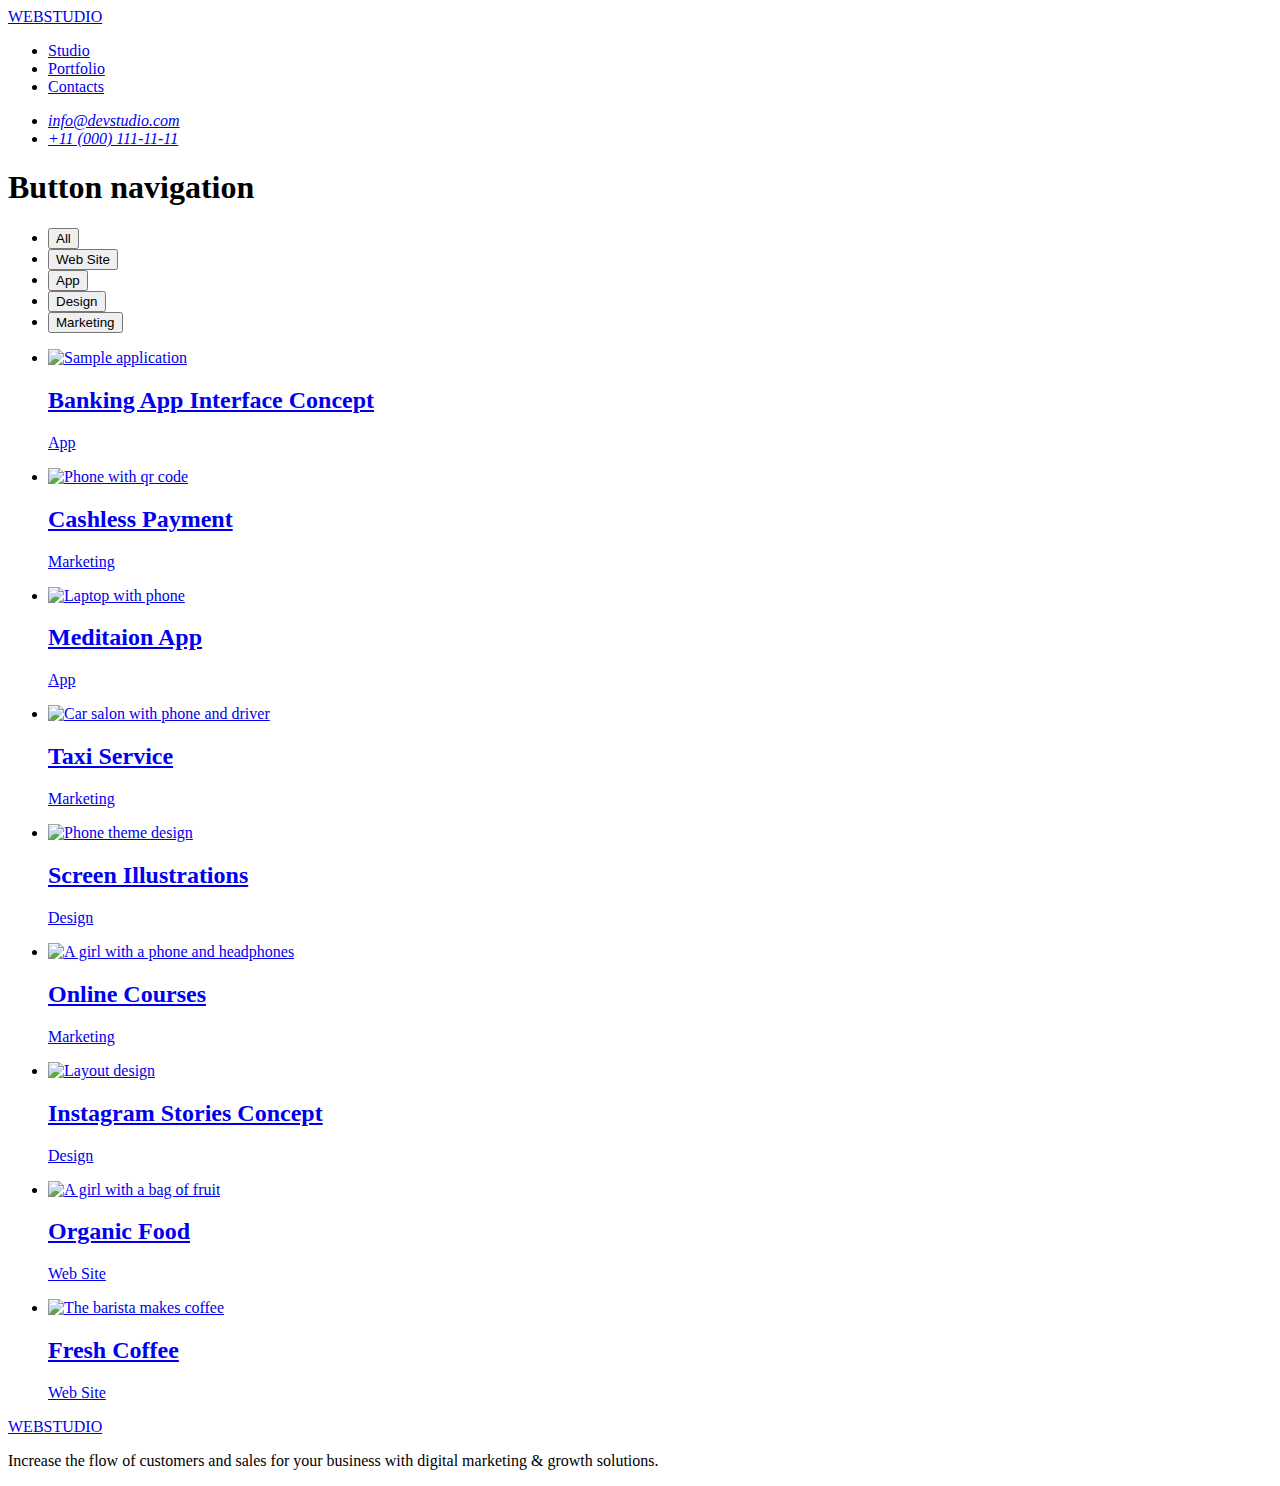
==== portfolio.html @ 10e95a50 "Add files via upload" ====
<!DOCTYPE html>
<html lang="en">
  <head>
    <meta charset="UTF-8" />
    <meta http-equiv="X-UA-Compatible" content="IE=edge" />
    <meta name="viewport" content="width=device-width, initial-scale=1.0" />
    <link rel="preconnect" href="https://fonts.googleapis.com" />
    <link rel="preconnect" href="https://fonts.gstatic.com" crossorigin />
    <link
      href="https://fonts.googleapis.com/css2?family=Raleway:wght@800&family=Roboto:wght@400;500;700;900&display=swap"
      rel="stylesheet"
    />
    <link rel="stylesheet" href="./css/styles.css" />
    <title>Portfolio</title>
  </head>
  <body>
    <!--HEADER-->
    <header class="header">
      <nav class="navigation">
        <a href="./index.html" class="logo link">
          <span class="logo-web">WEB</span>STUDIO</a
        >
        <ul class="menu lists">
          <li class="menu-item">
            <a class="menu-txt link" href="./index.html">Studio</a>
          </li>
          <li class="menu-item">
            <a class="menu-txt link" href="./portfolio.html">Portfolio</a>
          </li>
          <li class="menu-item">
            <a class="menu-txt link" href="/">Contacts</a>
          </li>
        </ul>
      </nav>
      <address>
        <ul class="mail-tel lists">
          <li>
            <a class="link contacts mail" href="mailto:info@devstudio.com"
              >info@devstudio.com</a
            >
          </li>
          <li>
            <a class="link contacts" href="tel:+110001111111"
              >+11 (000) 111-11-11</a
            >
          </li>
        </ul>
      </address>
    </header>
    <!--/HEADER-->
    <!--PORTFOLIO-->
    <main>
      <section class="portfolio">
        <h1 class="visually">Button navigation</h1>
        <ul class="portfolio-navigation lists">
          <li><button type="button" class="portfolio-btn">All</button></li>
          <li><button type="button" class="portfolio-btn">Web Site</button></li>
          <li><button type="button" class="portfolio-btn">App</button></li>
          <li><button type="button" class="portfolio-btn">Design</button></li>
          <li>
            <button type="button" class="portfolio-btn">Marketing</button>
          </li>
        </ul>
        <ul class="portfolio-list lists">
          <li class="">
            <a href="/" class="link">
              <img
                src="./images/img_portfolio_1.jpg"
                alt="Sample application"
              />
              <h2 class="portfolio-title">Banking App Interface Concept</h2>
              <p class="portfolio-txt">App</p>
            </a>
          </li>
          <li>
            <a href="/" class="link">
              <img
                src="./images/img_portfolio_2.jpg"
                alt="Phone with qr code"
              />
              <h2 class="portfolio-title">Cashless Payment</h2>
              <p class="portfolio-txt">Marketing</p>
            </a>
          </li>
          <li>
            <a href="/" class="link">
              <img src="./images/img_portfolio_3.jpg" alt="Laptop with phone" />

              <h2 class="portfolio-title">Meditaion App</h2>
              <p class="portfolio-txt">App</p>
            </a>
          </li>
          <li>
            <a href="/" class="link">
              <img
                src="./images/img_portfolio_4.jpg"
                alt="Car salon with phone and driver"
              />
              <h2 class="portfolio-title">Taxi Service</h2>
              <p class="portfolio-txt">Marketing</p>
            </a>
          </li>
          <li>
            <a href="/" class="link">
              <img
                src="./images/img_portfolio_5.jpg"
                alt="Phone theme design"
              />
              <h2 class="portfolio-title">Screen Illustrations</h2>
              <p class="portfolio-txt">Design</p>
            </a>
          </li>
          <li>
            <a href="/" class="link">
              <img
                src="./images/img_portfolio_6.jpg"
                alt="A girl with a phone and headphones"
              />
              <h2 class="portfolio-title">Online Courses</h2>
              <p class="portfolio-txt">Marketing</p>
            </a>
          </li>
          <li>
            <a href="/" class="link">
              <img src="./images/img_portfolio_7.jpg" alt="Layout design" />
              <h2 class="portfolio-title">Instagram Stories Concept</h2>
              <p class="portfolio-txt">Design</p>
            </a>
          </li>
          <li>
            <a href="/" class="link">
              <img
                src="./images/img_portfolio_8.jpg"
                alt="A girl with a bag of fruit"
              />
              <h2 class="portfolio-title">Organic Food</h2>
              <p class="portfolio-txt">Web Site</p>
            </a>
          </li>
          <li>
            <a href="/" class="link">
              <img
                src="./images/img_portfolio_9.jpg"
                alt="The barista makes coffee"
              />
              <h2 class="portfolio-title">Fresh Coffee</h2>
              <p class="portfolio-txt">Web Site</p>
            </a>
          </li>
        </ul>
      </section>
    </main>
    <!--/PORTFOLIO-->
    <!--FOOTER-->
    <footer class="footer">
      <a href="./index.html" class="footer-logo link"
        ><span class="logo-web">WEB</span>STUDIO</a
      >
      <p class="footer-txt">
        Increase the flow of customers and sales for your business with digital
        marketing & growth solutions.
      </p>
    </footer>
    <!--/FOOTER-->
  </body>
</html>
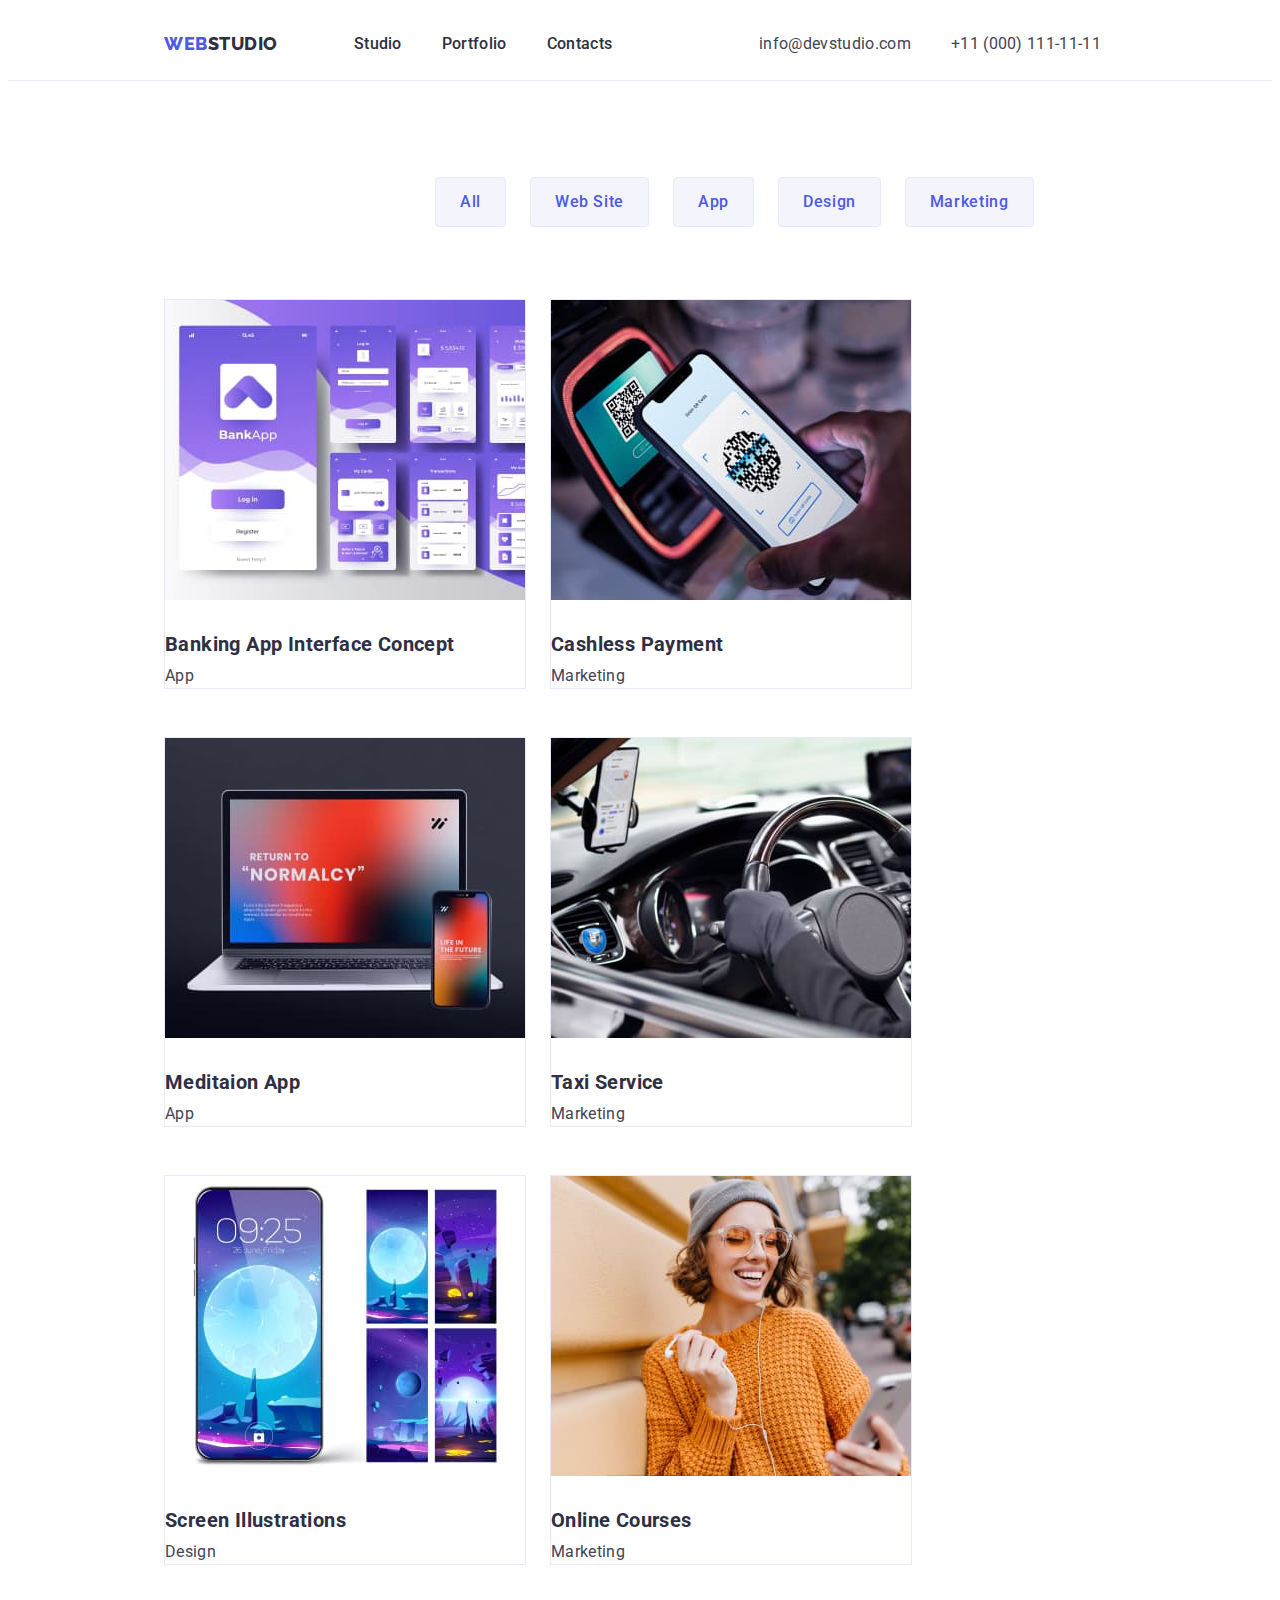
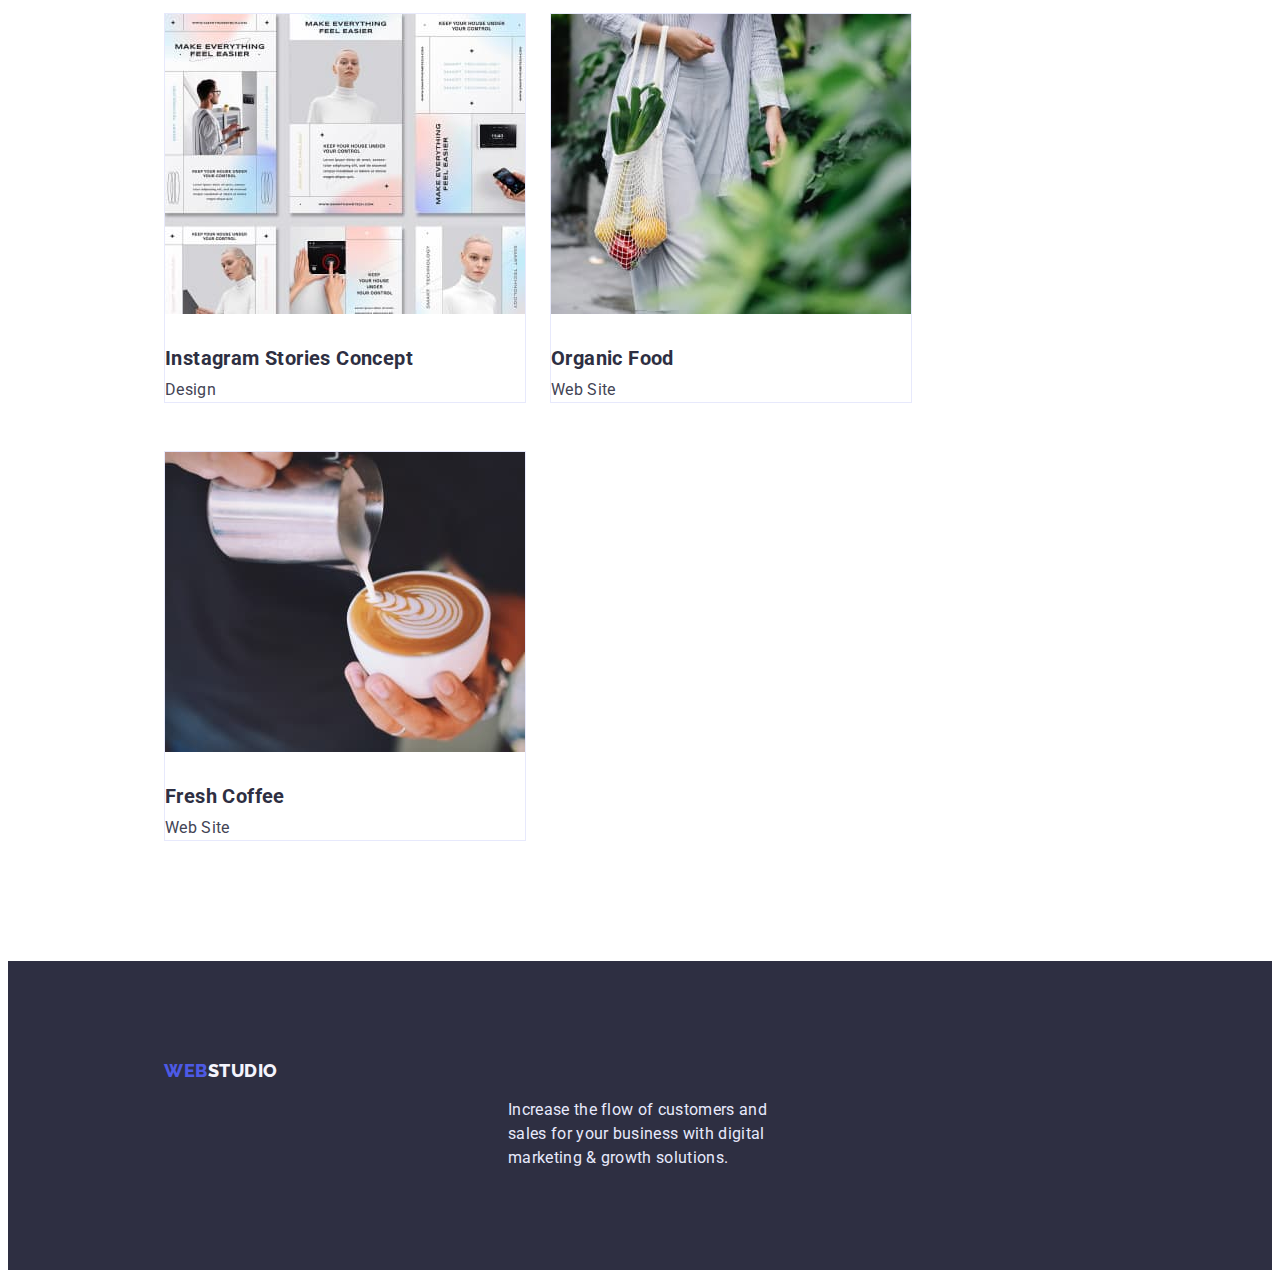
==== commit e7607866: "hw-3" ====
--- a/portfolio.html
+++ b/portfolio.html
@@ -10,156 +10,186 @@
       href="https://fonts.googleapis.com/css2?family=Raleway:wght@800&family=Roboto:wght@400;500;700;900&display=swap"
       rel="stylesheet"
     />
+    <link
+      rel="stylesheet"
+      href="https://cdnjs.cloudflare.com/ajax/libs/modern-normalize/1.1.0/modern-normalize.min.css"
+      integrity="sha512-wpPYUAdjBVSE4KJnH1VR1HeZfpl1ub8YT/NKx4PuQ5NmX2tKuGu6U/JRp5y+Y8XG2tV+wKQpNHVUX03MfMFn9Q=="
+      crossorigin="anonymous"
+      referrerpolicy="no-referrer"
+    />
     <link rel="stylesheet" href="./css/styles.css" />
     <title>Portfolio</title>
   </head>
   <body>
     <!--HEADER-->
     <header class="header">
-      <nav class="navigation">
-        <a href="./index.html" class="logo link">
-          <span class="logo-web">WEB</span>STUDIO</a
-        >
-        <ul class="menu lists">
-          <li class="menu-item">
-            <a class="menu-txt link" href="./index.html">Studio</a>
-          </li>
-          <li class="menu-item">
-            <a class="menu-txt link" href="./portfolio.html">Portfolio</a>
-          </li>
-          <li class="menu-item">
-            <a class="menu-txt link" href="/">Contacts</a>
-          </li>
-        </ul>
-      </nav>
-      <address>
-        <ul class="mail-tel lists">
-          <li>
-            <a class="link contacts mail" href="mailto:info@devstudio.com"
-              >info@devstudio.com</a
-            >
-          </li>
-          <li>
-            <a class="link contacts" href="tel:+110001111111"
-              >+11 (000) 111-11-11</a
-            >
-          </li>
-        </ul>
-      </address>
+      <div class="container header-container">
+        <nav class="navigation">
+          <a href="./index.html" class="logo link">
+            <span class="logo-web">WEB</span>STUDIO</a
+          >
+          <ul class="menu lists">
+            <li class="menu-item">
+              <a class="menu-txt link" href="./index.html">Studio</a>
+            </li>
+            <li class="menu-item">
+              <a class="menu-txt link" href="./portfolio.html">Portfolio</a>
+            </li>
+            <li class="menu-item">
+              <a class="menu-txt link" href="/">Contacts</a>
+            </li>
+          </ul>
+        </nav>
+        <address class="address">
+          <ul class="mail-tel lists">
+            <li>
+              <a class="link contacts mail" href="mailto:info@devstudio.com"
+                >info@devstudio.com</a
+              >
+            </li>
+            <li>
+              <a class="link contacts" href="tel:+110001111111"
+                >+11 (000) 111-11-11</a
+              >
+            </li>
+          </ul>
+        </address>
+      </div>
     </header>
     <!--/HEADER-->
     <!--PORTFOLIO-->
     <main>
       <section class="portfolio">
-        <h1 class="visually">Button navigation</h1>
-        <ul class="portfolio-navigation lists">
-          <li><button type="button" class="portfolio-btn">All</button></li>
-          <li><button type="button" class="portfolio-btn">Web Site</button></li>
-          <li><button type="button" class="portfolio-btn">App</button></li>
-          <li><button type="button" class="portfolio-btn">Design</button></li>
-          <li>
-            <button type="button" class="portfolio-btn">Marketing</button>
-          </li>
-        </ul>
-        <ul class="portfolio-list lists">
-          <li class="">
-            <a href="/" class="link">
-              <img
-                src="./images/img_portfolio_1.jpg"
-                alt="Sample application"
-              />
-              <h2 class="portfolio-title">Banking App Interface Concept</h2>
-              <p class="portfolio-txt">App</p>
-            </a>
-          </li>
-          <li>
-            <a href="/" class="link">
-              <img
-                src="./images/img_portfolio_2.jpg"
-                alt="Phone with qr code"
-              />
-              <h2 class="portfolio-title">Cashless Payment</h2>
-              <p class="portfolio-txt">Marketing</p>
-            </a>
-          </li>
-          <li>
-            <a href="/" class="link">
-              <img src="./images/img_portfolio_3.jpg" alt="Laptop with phone" />
-
-              <h2 class="portfolio-title">Meditaion App</h2>
-              <p class="portfolio-txt">App</p>
-            </a>
-          </li>
-          <li>
-            <a href="/" class="link">
-              <img
-                src="./images/img_portfolio_4.jpg"
-                alt="Car salon with phone and driver"
-              />
-              <h2 class="portfolio-title">Taxi Service</h2>
-              <p class="portfolio-txt">Marketing</p>
-            </a>
-          </li>
-          <li>
-            <a href="/" class="link">
-              <img
-                src="./images/img_portfolio_5.jpg"
-                alt="Phone theme design"
-              />
-              <h2 class="portfolio-title">Screen Illustrations</h2>
-              <p class="portfolio-txt">Design</p>
-            </a>
-          </li>
-          <li>
-            <a href="/" class="link">
-              <img
-                src="./images/img_portfolio_6.jpg"
-                alt="A girl with a phone and headphones"
-              />
-              <h2 class="portfolio-title">Online Courses</h2>
-              <p class="portfolio-txt">Marketing</p>
-            </a>
-          </li>
-          <li>
-            <a href="/" class="link">
-              <img src="./images/img_portfolio_7.jpg" alt="Layout design" />
-              <h2 class="portfolio-title">Instagram Stories Concept</h2>
-              <p class="portfolio-txt">Design</p>
-            </a>
-          </li>
-          <li>
-            <a href="/" class="link">
-              <img
-                src="./images/img_portfolio_8.jpg"
-                alt="A girl with a bag of fruit"
-              />
-              <h2 class="portfolio-title">Organic Food</h2>
-              <p class="portfolio-txt">Web Site</p>
-            </a>
-          </li>
-          <li>
-            <a href="/" class="link">
-              <img
-                src="./images/img_portfolio_9.jpg"
-                alt="The barista makes coffee"
-              />
-              <h2 class="portfolio-title">Fresh Coffee</h2>
-              <p class="portfolio-txt">Web Site</p>
-            </a>
-          </li>
-        </ul>
+        <div class="container">
+          <ul class="portfolio-navigation lists">
+            <li><button type="button" class="portfolio-btn">All</button></li>
+            <li><button type="button" class="portfolio-btn">Web Site</button></li>
+            <li><button type="button" class="portfolio-btn">App</button></li>
+            <li><button type="button" class="portfolio-btn">Design</button></li>
+            <li>
+              <button type="button" class="portfolio-btn">Marketing</button>
+            </li>
+          </ul>
+          <ul class="portfolio-list lists">
+            <li class="portfolio-item">
+              <a href="/" class="link">
+                <img
+                  src="./images/img_portfolio_1.jpg"
+                  alt="Sample application"
+                />
+                <div class="portfolio-content">
+                  <h2 class="portfolio-title">Banking App Interface Concept</h2>
+                  <p class="portfolio-txt">App</p>
+                </div>
+              </a>
+            </li>
+            <li class="portfolio-item">
+              <a href="/" class="link">
+                <img
+                  src="./images/img_portfolio_2.jpg"
+                  alt="Phone with qr code"
+                />
+             <div class="portfolio-content">
+                  <h2 class="portfolio-title">Cashless Payment</h2>
+                  <p class="portfolio-txt">Marketing</p>
+             </div>
+              </a>
+            </li>
+            <li class="portfolio-item">
+              <a href="/" class="link">
+                <img src="./images/img_portfolio_3.jpg" alt="Laptop with phone" />
+  
+              <div class="portfolio-content">
+                  <h2 class="portfolio-title">Meditaion App</h2>
+                  <p class="portfolio-txt">App</p>
+              </div>
+              </a>
+            </li>
+            <li class="portfolio-item">
+              <a href="/" class="link">
+                <img
+                  src="./images/img_portfolio_4.jpg"
+                  alt="Car salon with phone and driver"
+                />
+              <div class="portfolio-content">
+                  <h2 class="portfolio-title">Taxi Service</h2>
+                  <p class="portfolio-txt">Marketing</p>
+              </div>
+              </a>
+            </li>
+            <li class="portfolio-item">
+              <a href="/" class="link">
+                <img
+                  src="./images/img_portfolio_5.jpg"
+                  alt="Phone theme design"
+                />
+               <div class="portfolio-content">
+                  <h2 class="portfolio-title">Screen Illustrations</h2>
+                  <p class="portfolio-txt">Design</p>
+               </div>
+              </a>
+            </li>
+            <li class="portfolio-item">
+              <a href="/" class="link">
+                <img
+                  src="./images/img_portfolio_6.jpg"
+                  alt="A girl with a phone and headphones"
+                />
+               <div class="portfolio-content">
+                  <h2 class="portfolio-title">Online Courses</h2>
+                  <p class="portfolio-txt">Marketing</p>
+               </div>
+              </a>
+            </li>
+            <li class="portfolio-item">
+              <a href="/" class="link">
+                <img src="./images/img_portfolio_7.jpg" alt="Layout design" />
+                <div class="portfolio-content">
+                  <h2 class="portfolio-title">Instagram Stories Concept</h2>
+                  <p class="portfolio-txt">Design</p>
+                </div>
+              </a>
+            </li>
+            <li class="portfolio-item">
+              <a href="/" class="link">
+                <img
+                  src="./images/img_portfolio_8.jpg"
+                  alt="A girl with a bag of fruit"
+                />
+              <div class="portfolio-content">
+                  <h2 class="portfolio-title">Organic Food</h2>
+                  <p class="portfolio-txt">Web Site</p>
+              </div>
+              </a>
+            </li>
+            <li class="portfolio-item">
+              <a href="/" class="link">
+                <img
+                  src="./images/img_portfolio_9.jpg"
+                  alt="The barista makes coffee"
+                />
+             <div class="portfolio-content">
+                  <h2 class="portfolio-title">Fresh Coffee</h2>
+                  <p class="portfolio-txt">Web Site</p>
+             </div>
+              </a>
+            </li>
+          </ul>
+        </div>
       </section>
     </main>
     <!--/PORTFOLIO-->
     <!--FOOTER-->
     <footer class="footer">
-      <a href="./index.html" class="footer-logo link"
-        ><span class="logo-web">WEB</span>STUDIO</a
-      >
-      <p class="footer-txt">
-        Increase the flow of customers and sales for your business with digital
-        marketing & growth solutions.
-      </p>
+     <div class="container">
+        <a href="./index.html" class="footer-logo link"
+          ><span class="logo-web">WEB</span>STUDIO</a
+        >
+        <p class="footer-txt">
+          Increase the flow of customers and sales for your business with digital
+          marketing & growth solutions.
+        </p>
+     </div>
     </footer>
     <!--/FOOTER-->
   </body>
--- a/css/styles.css
+++ b/css/styles.css
@@ -0,0 +1,306 @@
+:root {
+  --main-color: #2e2f42;
+  --second-txt-color: #434455;
+  --portfolio-btn-main-color: #f4f4fd;
+  --portfolio-btn-txt-color: #4d5ae5;
+  --studio-btn-color: #4d5ae5;
+  --studio-btn-txt-color: #ffff;
+  --background-btn-color: #404bbf;
+  --hero-footer-background-color: #2e2f42;
+  --logo-web-color: #4d5ae5;
+  --menu-hover-color: #404bbf;
+  --footer-logo-color: #f4f4fd;
+  --footer-txt-color: #e7e9fc;
+  --portfolio-btn-hover-txt-color: #ffff;
+  --team-bckgd-color: #f4f4fd;
+  --header-border-color: #e7e9fc;
+  --portfolio-btn-border-color: #e7e9fc;
+  --portfolio-item-border-color: #E7E9FC;
+}
+
+body {
+  font-family: "Roboto", sans-serif;
+  background-color: var(--studio-btn-txt-color);
+  color: var(--main-color);
+}
+.container {
+  margin-left: 141px;
+  margin-right: 141px;
+  padding-left: 15px;
+  padding-right: 15px;
+}
+.lists {
+  list-style: none;
+}
+.link {
+  text-decoration: none;
+}
+.visually {
+  color: var(--studio-btn-txt-color);
+}
+h1,
+h2,
+h3,
+h4,
+h5,
+h6,
+p {
+  margin: 0 auto;
+}
+ul {
+  margin: 0;
+  padding-left: 0;
+}
+button {
+  cursor: pointer;
+}
+img {
+  display: block;
+}
+/*---------HEADER--------*/
+.header {
+  padding-top: 24px;
+  padding-bottom: 24px;
+  border-bottom: 1px solid var(--header-border-color);
+}
+
+.header-container {
+  display: flex;
+}
+.navigation {
+  display: flex;
+  align-items: center;
+}
+.logo {
+  font-family: "Raleway", sans-serif;
+  font-style: normal;
+  font-weight: 800;
+  font-size: 18px;
+  line-height: 1.33;
+  letter-spacing: 0.03em;
+  margin-right: 76px;
+  color: var(--main-color);
+}
+.logo-web {
+  color: var(--logo-web-color);
+}
+.menu {
+  display: flex;
+  gap: 40px;
+}
+.menu-txt:hover,
+.menu-txt:focus,
+.mail:hover,
+.mail:focus {
+  color: var(--menu-hover-color);
+}
+.menu-txt {
+  font-weight: 500;
+  font-size: 16px;
+  line-height: 1.5;
+  letter-spacing: 0.02em;
+  color: var(--main-color);
+}
+.address {
+  margin-left: auto;
+  padding-right: 15px;
+}
+.mail-tel {
+  display: flex;
+  gap: 40px;
+}
+.contacts {
+  font-style: normal;
+  font-size: 16px;
+  line-height: 1.5;
+  letter-spacing: 0.02em;
+  color: var(--second-txt-color);
+}
+/*---------HERO--------*/
+.hero {
+  background-color: var(--hero-footer-background-color);
+  padding-top: 188px;
+  padding-bottom: 188px;
+}
+.main-title {
+  font-size: 56px;
+  line-height: 1.07;
+  text-align: center;
+  display: flex;
+  letter-spacing: 0.02em;
+  margin-bottom: 48px;
+  width: 496px;
+  height: 120px;
+  margin-left: 317px;
+  color: var(--studio-btn-txt-color);
+}
+.main-btn {
+  font-family: "Roboto", sans-serif;
+  font-weight: 500;
+  font-size: 16px;
+  line-height: 1.5;
+  letter-spacing: 0.04em;
+  border-radius: 4px;
+  border-color: transparent;
+  min-width: 169px;
+  height: 56px;
+  margin-left: 480px;
+  background-color: var(--studio-btn-color);
+  color: var(--studio-btn-txt-color);
+}
+.main-btn:hover,
+.main-btn:focus {
+  background: var(--background-btn-color);
+}
+/*---------FEATURES--------*/
+.features {
+  padding-top: 120px;
+  padding-bottom: 120px;
+}
+.features-list {
+  display: flex;
+  gap: 24px;
+}
+.features-title {
+  font-size: 20px;
+  line-height: 1.2;
+  letter-spacing: 0.02em;
+  margin-bottom: 8px;
+}
+.features-txt {
+  font-size: 16px;
+  line-height: 1.5;
+  letter-spacing: 0.02em;
+  color: var(--second-txt-color);
+}
+/*---------PROJECTS--------*/
+.projects {
+  padding-bottom: 120px;
+}
+.projects-list {
+  display: flex;
+  gap: 24px;
+}
+.project-title {
+  font-size: 36px;
+  line-height: 1.11;
+  text-align: center;
+  letter-spacing: 0.02em;
+  text-transform: capitalize;
+  padding-bottom: 72px;
+}
+/*---------TEAM--------*/
+.team {
+  padding-top: 120px;
+  background-color: var(--team-bckgd-color);
+}
+.team-list {
+  display: flex;
+  padding-bottom: 120px;
+  gap: 24px;
+}
+.team-title {
+  font-size: 36px;
+  line-height: 1.11;
+  text-align: center;
+  letter-spacing: 0.02em;
+  text-transform: capitalize;
+  padding-bottom: 72px;
+}
+.team-content {
+  padding-top: 32px;
+}
+.team-name {
+  font-size: 20px;
+  line-height: 1.2;
+  text-align: center;
+  margin-bottom: 8px;
+  letter-spacing: 0.02em;
+}
+.job {
+  font-size: 16px;
+  line-height: 1.5;
+  text-align: center;
+  letter-spacing: 0.02em;
+  color: var(--second-txt-color);
+}
+/*---------FOOTER--------*/
+.footer {
+  background-color: var(--hero-footer-background-color);
+  padding-top: 100px;
+  padding-bottom: 100px;
+}
+.footer-logo {
+  font-family: "Raleway", sans-serif;
+  font-weight: 800;
+  font-size: 18px;
+  line-height: 1.16;
+  align-items: center;
+  letter-spacing: 0.03em;
+  text-transform: uppercase;
+
+  color: var(--footer-logo-color);
+}
+.footer-txt {
+  font-size: 16px;
+  line-height: 1.5;
+  letter-spacing: 0.02em;
+  margin-top: 16px;
+  max-width: 264px;
+  color: var(--footer-txt-color);
+}
+/*---------PORTFOLIO--------*/
+.portfolio-navigation {
+  display: flex;
+  gap: 24px;
+  flex-direction: row;
+  align-items: flex-start;
+  padding: 0px;
+  margin-top: 96px;
+  margin-bottom: 72px;
+  margin-left: 271px;
+}
+.portfolio-list {
+  padding-bottom: 120px;
+  display: flex;
+  flex-wrap: wrap;
+  column-gap: 24px;
+  row-gap: 48px;
+}
+.portfolio-content {
+  margin-top: 32px;
+}
+.portfolio-btn:hover,
+.portfolio-btn:focus {
+  background: var(--background-btn-color);
+  color: var(--portfolio-btn-hover-txt-color);
+}
+.portfolio-btn {
+  font-family: "Roboto", sans-serif;
+  font-weight: 500;
+  font-size: 16px;
+  line-height: 1.5;
+  letter-spacing: 0.04em;
+  border: 1px solid var(--portfolio-btn-border-color);
+  padding: 12px 24px;
+  border-radius: 4px;
+  background-color: var(--portfolio-btn-main-color);
+  color: var(--portfolio-btn-txt-color);
+}
+.portfolio-title {
+  font-size: 20px;
+  line-height: 1.2;
+  letter-spacing: 0.02em;
+  margin-bottom: 8px;
+  color: var(--main-color);
+}
+.portfolio-txt {
+  font-size: 16px;
+  line-height: 1.5;
+  letter-spacing: 0.02em;
+  color: var(--second-txt-color);
+}
+.portfolio-item {
+  width: calc((100% - 48) / 3);
+  border: 1px solid var(--portfolio-item-border-color);
+}
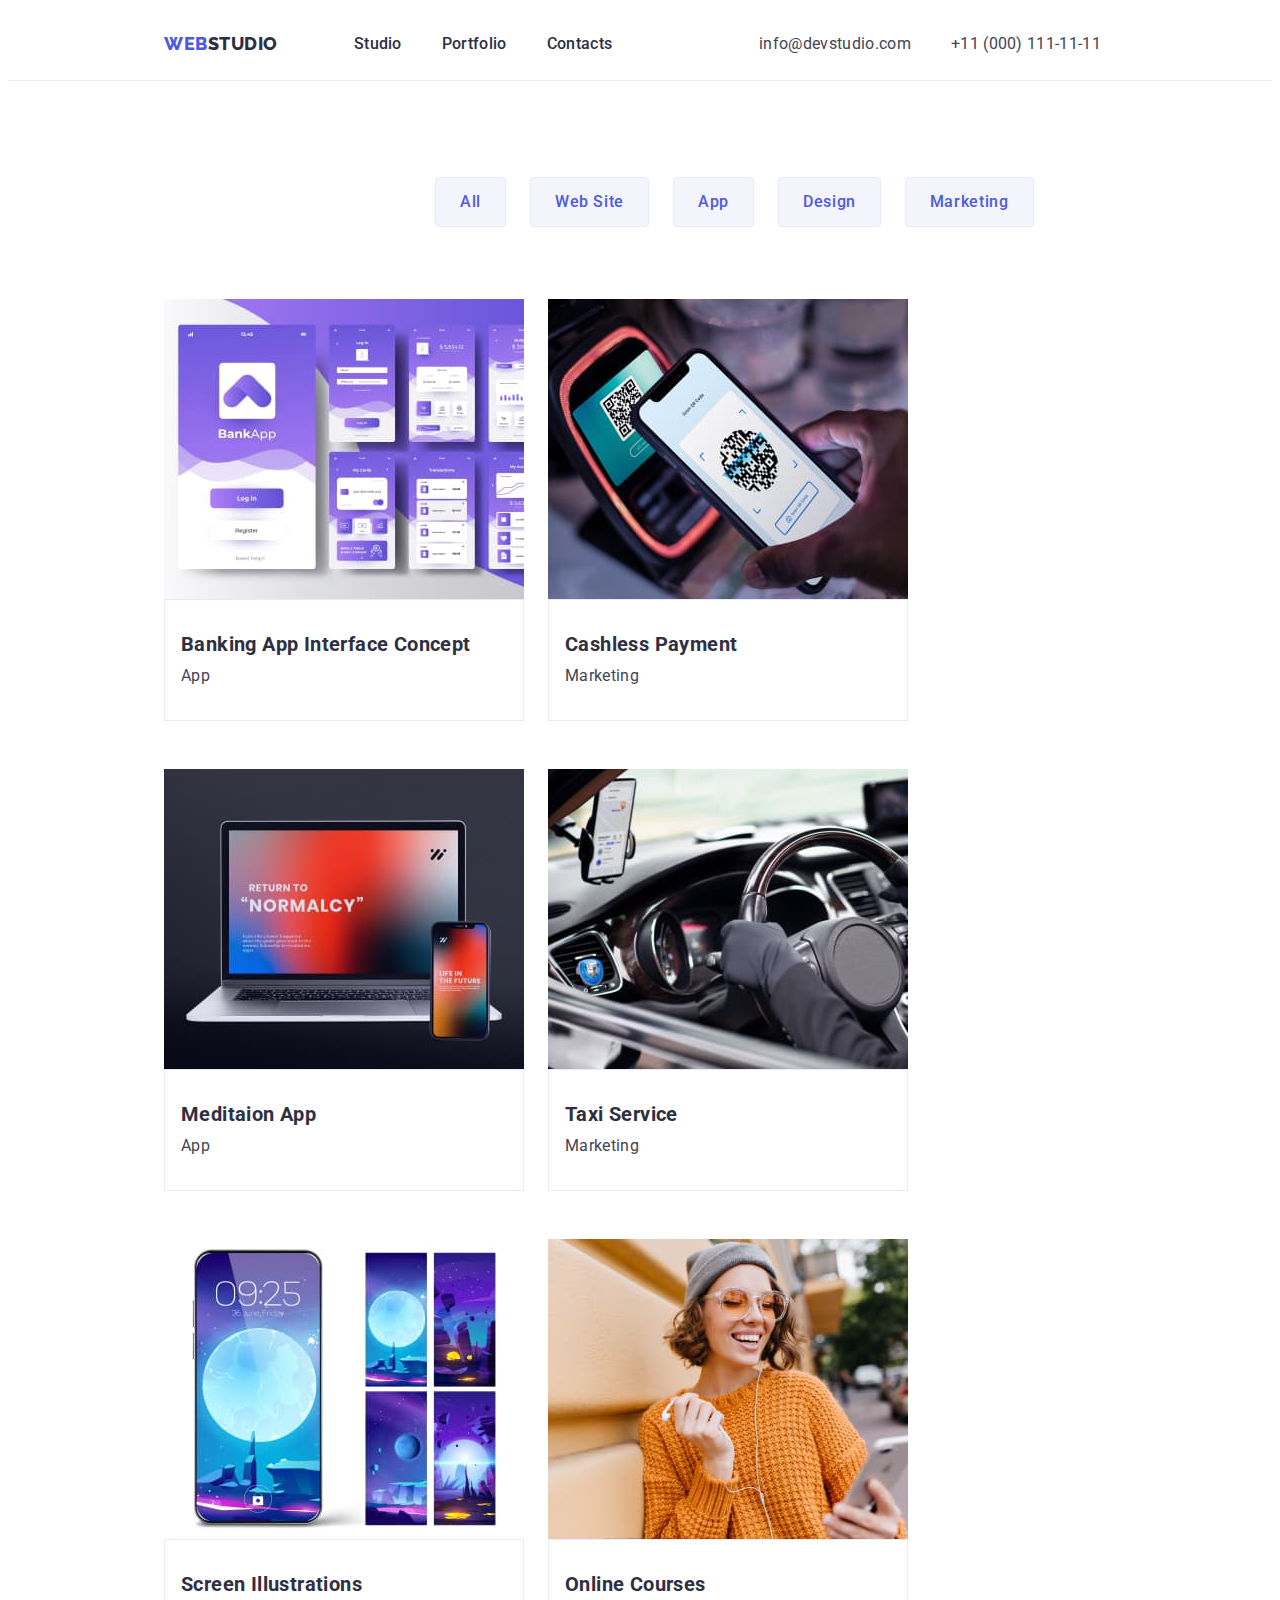
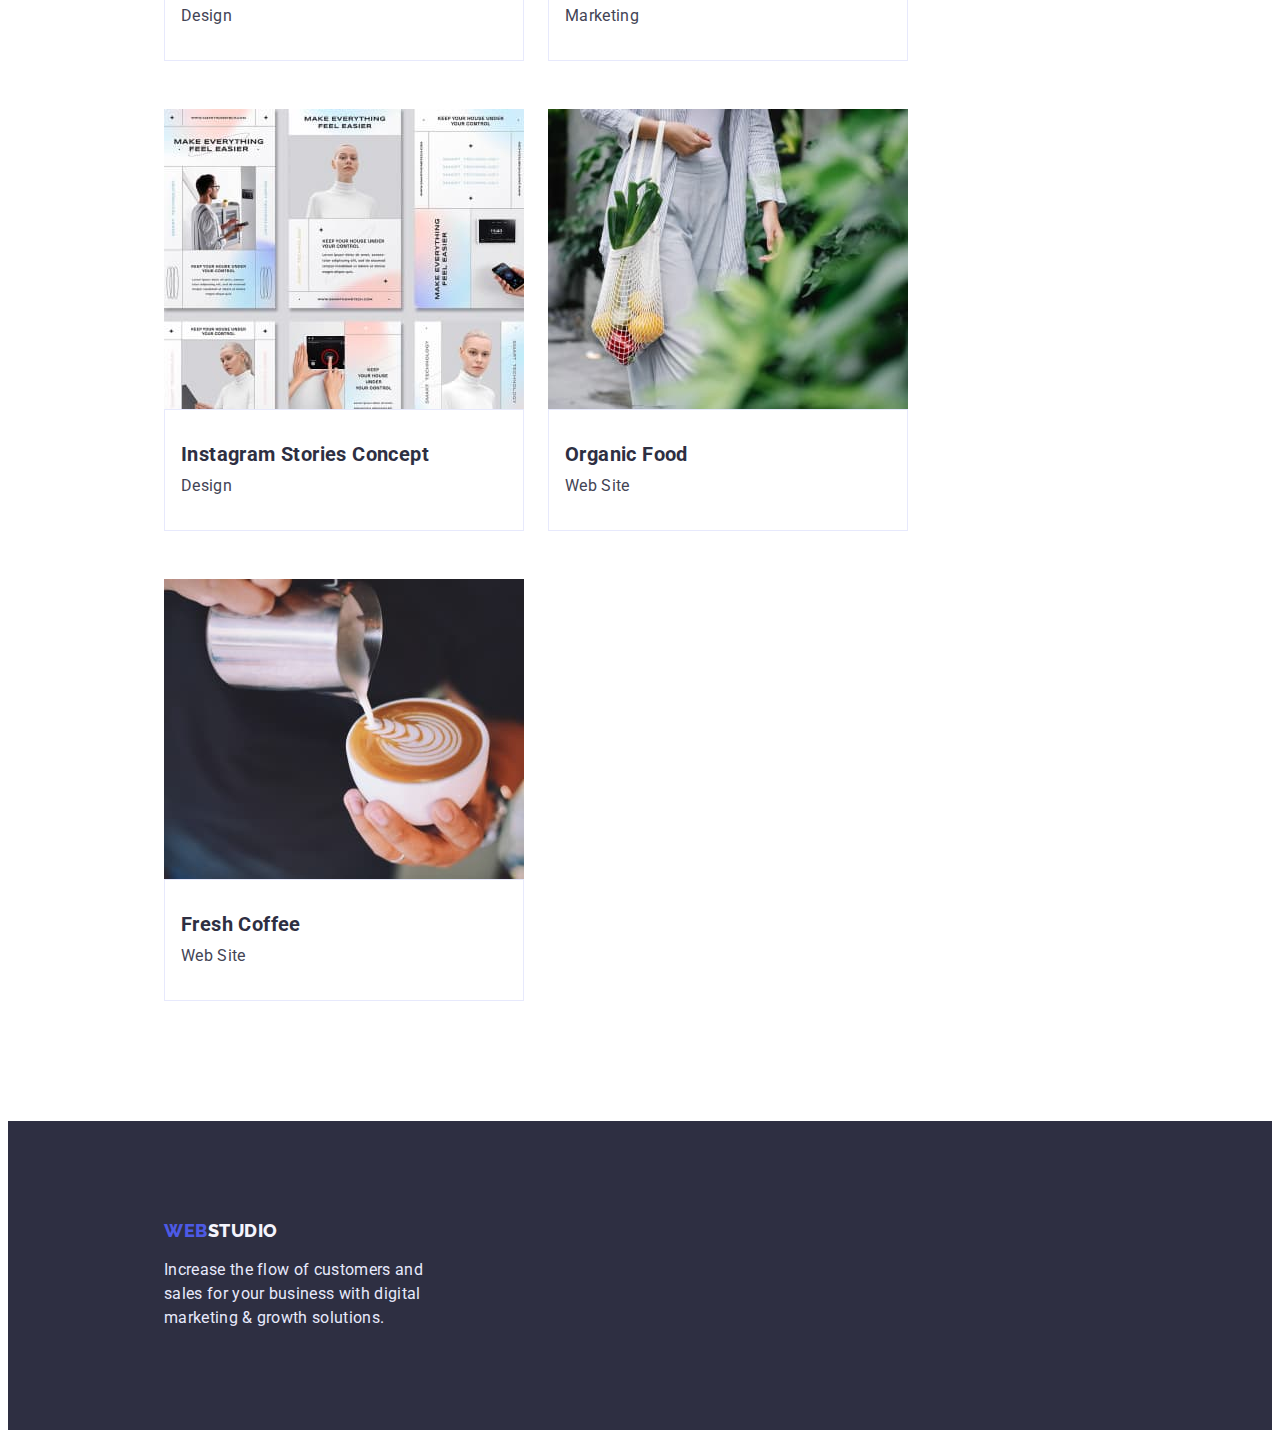
==== commit b352eb71: "fixed and optimize CSS" ====
--- a/portfolio.html
+++ b/portfolio.html
@@ -63,7 +63,9 @@
         <div class="container">
           <ul class="portfolio-navigation lists">
             <li><button type="button" class="portfolio-btn">All</button></li>
-            <li><button type="button" class="portfolio-btn">Web Site</button></li>
+            <li>
+              <button type="button" class="portfolio-btn">Web Site</button>
+            </li>
             <li><button type="button" class="portfolio-btn">App</button></li>
             <li><button type="button" class="portfolio-btn">Design</button></li>
             <li>
@@ -89,20 +91,23 @@
                   src="./images/img_portfolio_2.jpg"
                   alt="Phone with qr code"
                 />
-             <div class="portfolio-content">
+                <div class="portfolio-content">
                   <h2 class="portfolio-title">Cashless Payment</h2>
                   <p class="portfolio-txt">Marketing</p>
-             </div>
-              </a>
-            </li>
-            <li class="portfolio-item">
-              <a href="/" class="link">
-                <img src="./images/img_portfolio_3.jpg" alt="Laptop with phone" />
-  
-              <div class="portfolio-content">
+                </div>
+              </a>
+            </li>
+            <li class="portfolio-item">
+              <a href="/" class="link">
+                <img
+                  src="./images/img_portfolio_3.jpg"
+                  alt="Laptop with phone"
+                />
+
+                <div class="portfolio-content">
                   <h2 class="portfolio-title">Meditaion App</h2>
                   <p class="portfolio-txt">App</p>
-              </div>
+                </div>
               </a>
             </li>
             <li class="portfolio-item">
@@ -111,10 +116,10 @@
                   src="./images/img_portfolio_4.jpg"
                   alt="Car salon with phone and driver"
                 />
-              <div class="portfolio-content">
+                <div class="portfolio-content">
                   <h2 class="portfolio-title">Taxi Service</h2>
                   <p class="portfolio-txt">Marketing</p>
-              </div>
+                </div>
               </a>
             </li>
             <li class="portfolio-item">
@@ -123,10 +128,10 @@
                   src="./images/img_portfolio_5.jpg"
                   alt="Phone theme design"
                 />
-               <div class="portfolio-content">
+                <div class="portfolio-content">
                   <h2 class="portfolio-title">Screen Illustrations</h2>
                   <p class="portfolio-txt">Design</p>
-               </div>
+                </div>
               </a>
             </li>
             <li class="portfolio-item">
@@ -135,10 +140,10 @@
                   src="./images/img_portfolio_6.jpg"
                   alt="A girl with a phone and headphones"
                 />
-               <div class="portfolio-content">
+                <div class="portfolio-content">
                   <h2 class="portfolio-title">Online Courses</h2>
                   <p class="portfolio-txt">Marketing</p>
-               </div>
+                </div>
               </a>
             </li>
             <li class="portfolio-item">
@@ -156,10 +161,10 @@
                   src="./images/img_portfolio_8.jpg"
                   alt="A girl with a bag of fruit"
                 />
-              <div class="portfolio-content">
+                <div class="portfolio-content">
                   <h2 class="portfolio-title">Organic Food</h2>
                   <p class="portfolio-txt">Web Site</p>
-              </div>
+                </div>
               </a>
             </li>
             <li class="portfolio-item">
@@ -168,10 +173,10 @@
                   src="./images/img_portfolio_9.jpg"
                   alt="The barista makes coffee"
                 />
-             <div class="portfolio-content">
+                <div class="portfolio-content">
                   <h2 class="portfolio-title">Fresh Coffee</h2>
                   <p class="portfolio-txt">Web Site</p>
-             </div>
+                </div>
               </a>
             </li>
           </ul>
@@ -181,15 +186,15 @@
     <!--/PORTFOLIO-->
     <!--FOOTER-->
     <footer class="footer">
-     <div class="container">
+      <div class="container">
         <a href="./index.html" class="footer-logo link"
           ><span class="logo-web">WEB</span>STUDIO</a
         >
         <p class="footer-txt">
-          Increase the flow of customers and sales for your business with digital
-          marketing & growth solutions.
+          Increase the flow of customers and sales for your business with
+          digital marketing & growth solutions.
         </p>
-     </div>
+      </div>
     </footer>
     <!--/FOOTER-->
   </body>
--- a/css/styles.css
+++ b/css/styles.css
@@ -15,7 +15,8 @@
   --team-bckgd-color: #f4f4fd;
   --header-border-color: #e7e9fc;
   --portfolio-btn-border-color: #e7e9fc;
-  --portfolio-item-border-color: #E7E9FC;
+  --portfolio-item-border-color: #e7e9fc;
+  --team-content-bckgd-color: #ffffff;
 }
 
 body {
@@ -45,7 +46,7 @@
 h5,
 h6,
 p {
-  margin: 0 auto;
+  margin: 0;
 }
 ul {
   margin: 0;
@@ -209,6 +210,11 @@
 }
 .team-content {
   padding-top: 32px;
+  padding-bottom: 32px;
+  background: var(--team-content-bckgd-color);
+  box-shadow: 0px 1px 6px rgba(46, 47, 66, 0.08),
+    0px 1px 1px rgba(46, 47, 66, 0.16), 0px 2px 1px rgba(46, 47, 66, 0.08);
+  border-radius: 0px 0px 4px 4px;
 }
 .team-name {
   font-size: 20px;
@@ -238,7 +244,6 @@
   align-items: center;
   letter-spacing: 0.03em;
   text-transform: uppercase;
-
   color: var(--footer-logo-color);
 }
 .footer-txt {
@@ -268,7 +273,10 @@
   row-gap: 48px;
 }
 .portfolio-content {
-  margin-top: 32px;
+  padding-top: 32px;
+  padding-bottom: 32px;
+  padding-left: 16px;
+  border: 1px solid var(--portfolio-item-border-color);
 }
 .portfolio-btn:hover,
 .portfolio-btn:focus {
@@ -302,5 +310,4 @@
 }
 .portfolio-item {
   width: calc((100% - 48) / 3);
-  border: 1px solid var(--portfolio-item-border-color);
-}
+}
